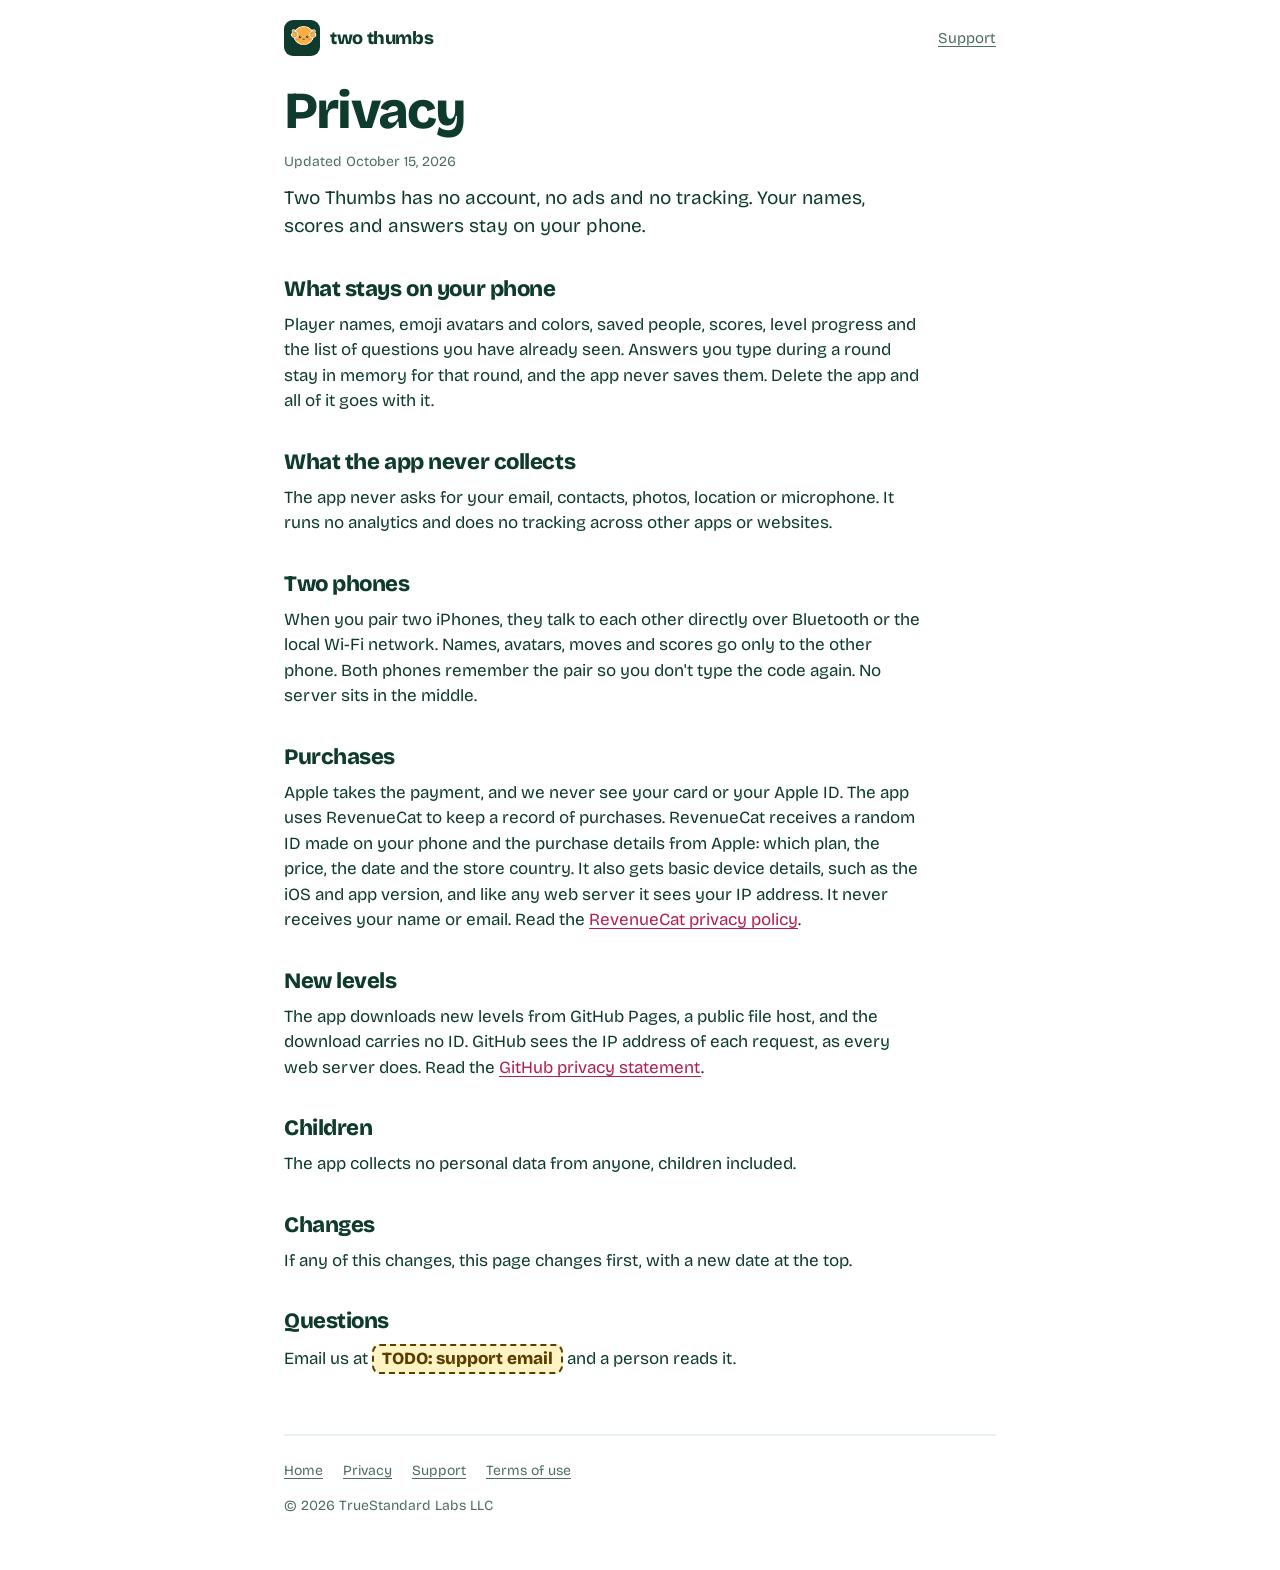
==== privacy.html @ e62f7fd3 "One-page site with privacy, support and terms pages" ====
<!doctype html>
<html lang="en">
<head>
<meta charset="utf-8">
<meta name="viewport" content="width=device-width, initial-scale=1">
<title>Privacy · Two Thumbs</title>
<meta name="description" content="Two Thumbs has no account, no ads and no tracking. Your names, scores and answers stay on your phone.">
<meta name="theme-color" content="#FFFFFF" media="(prefers-color-scheme: light)">
<meta name="theme-color" content="#0F3B2E" media="(prefers-color-scheme: dark)">
<meta property="og:title" content="Privacy · Two Thumbs">
<meta property="og:description" content="Two Thumbs has no account, no ads and no tracking. Your names, scores and answers stay on your phone.">
<meta property="og:image" content="https://recmend.github.io/two-thumbs-site/assets/mascot.png">
<link rel="icon" type="image/png" href="assets/favicon.png">
<link rel="apple-touch-icon" href="assets/apple-touch-icon.png">
<link rel="preload" href="assets/BricolageGrotesque-800.ttf" as="font" type="font/ttf" crossorigin>
<link rel="stylesheet" href="assets/site.css">
</head>
<body>
<a class="skip" href="#main">Skip to content</a>
<div class="wrap">
<header class="top">
  <a class="wordmark" href="./"><img src="assets/icon-120.png" alt="" width="36" height="36">two thumbs</a>
  <nav aria-label="Pages"><a href="support.html">Support</a></nav>
</header>
<main id="main">
<article class="doc">
  <h1>Privacy</h1>
  <p class="updated">Updated October 15, 2026</p>
  <p class="doc-lead">Two Thumbs has no account, no ads and no tracking. Your names, scores and answers stay on your phone.</p>

  <h2>What stays on your phone</h2>
  <p>Player names, emoji avatars and colors, saved people, scores, level progress and the list of questions you have already seen. Answers you type during a round stay in memory for that round, and the app never saves them. Delete the app and all of it goes with it.</p>

  <h2>What the app never collects</h2>
  <p>The app never asks for your email, contacts, photos, location or microphone. It runs no analytics and does no tracking across other apps or websites.</p>

  <h2>Two phones</h2>
  <p>When you pair two iPhones, they talk to each other directly over Bluetooth or the local Wi-Fi network. Names, avatars, moves and scores go only to the other phone. Both phones remember the pair so you don't type the code again. No server sits in the middle.</p>

  <h2>Purchases</h2>
  <p>Apple takes the payment, and we never see your card or your Apple ID. The app uses RevenueCat to keep a record of purchases. RevenueCat receives a random ID made on your phone and the purchase details from Apple: which plan, the price, the date and the store country. It also gets basic device details, such as the iOS and app version, and like any web server it sees your IP address. It never receives your name or email. Read the <a href="https://www.revenuecat.com/privacy/">RevenueCat privacy policy</a>.</p>

  <h2>New levels</h2>
  <p>The app downloads new levels from GitHub Pages, a public file host, and the download carries no ID. GitHub sees the IP address of each request, as every web server does. Read the <a href="https://docs.github.com/en/site-policy/privacy-policies/github-general-privacy-statement">GitHub privacy statement</a>.</p>

  <h2>Children</h2>
  <p>The app collects no personal data from anyone, children included.</p>

  <h2>Changes</h2>
  <p>If any of this changes, this page changes first, with a new date at the top.</p>

  <h2>Questions</h2>
  <p>Email us at <span class="todo" data-todo="support-email">TODO: support email</span> and a person reads it.</p>
</article>
</main>
<footer>
  <nav aria-label="Legal">
    <a href="./">Home</a>
    <a href="privacy.html">Privacy</a>
    <a href="support.html">Support</a>
    <a href="terms.html">Terms of use</a>
  </nav>
  <p>© 2026 TrueStandard Labs LLC</p>
</footer>
</div>
</body>
</html>
---- assets/site.css ----
@font-face {
  font-family: "Bricolage Grotesque";
  src: url("BricolageGrotesque-400.ttf") format("truetype");
  font-weight: 400;
  font-display: swap;
}
@font-face {
  font-family: "Bricolage Grotesque";
  src: url("BricolageGrotesque-800.ttf") format("truetype");
  font-weight: 800;
  font-display: swap;
}

:root {
  color-scheme: light dark;
  --page: #FFFFFF;
  --ink: #0F3B2E;
  --muted: #4F6E62;
  --well: #E7F2EC;
  --card: #FFFFFF;
  --outline: #0F3B2E;
  --shadow: #0F3B2E;
  --hibiscus: #D42B63;
  --mango: #FFB547;
  --on-mango: #0F3B2E;
  --link: #B0204F;
}

@media (prefers-color-scheme: dark) {
  :root {
    --page: #0F3B2E;
    --ink: #FFFFFF;
    --muted: #A9C2B8;
    --well: #164A3A;
    --card: #164A3A;
    --outline: #FFFFFF;
    --shadow: #0A2A20;
    --link: #FFB547;
  }
}

* { box-sizing: border-box; }

html { -webkit-text-size-adjust: 100%; }

body {
  margin: 0;
  background: var(--page);
  color: var(--ink);
  font-family: "Bricolage Grotesque", ui-rounded, system-ui, -apple-system, sans-serif;
  font-size: 1.0625rem;
  line-height: 1.5;
}

a { color: var(--link); text-underline-offset: 3px; }
a:focus-visible, .button:focus-visible {
  outline: 3px solid var(--hibiscus);
  outline-offset: 4px;
}

.skip {
  position: absolute;
  left: -999px;
  top: 8px;
}
.skip:focus { left: 16px; background: var(--page); padding: 8px 12px; z-index: 2; }

.wrap {
  max-width: 760px;
  margin: 0 auto;
  padding: 0 24px;
}

.top {
  display: flex;
  align-items: center;
  justify-content: space-between;
  padding: 20px 0;
}

.wordmark {
  display: inline-flex;
  align-items: center;
  gap: 10px;
  font-weight: 800;
  font-size: 1.125rem;
  letter-spacing: -0.02em;
  color: var(--ink);
  text-decoration: none;
}
.wordmark img { width: 36px; height: 36px; border-radius: 9px; }

.top nav a {
  color: var(--muted);
  font-size: 0.9375rem;
  margin-left: 16px;
}

h1, h2, h3 {
  font-weight: 800;
  margin: 0;
}

.hero {
  display: grid;
  gap: 8px;
  justify-items: center;
  text-align: center;
  padding: 16px 0 48px;
}
.hero img {
  width: min(260px, 70vw);
  height: auto;
}
.hero h1 {
  font-size: clamp(2.5rem, 8vw, 3.75rem);
  line-height: 1;
  letter-spacing: -0.035em;
  max-width: 12ch;
}
.lead {
  font-size: 1.1875rem;
  max-width: 34rem;
  margin: 12px 0 20px;
}
.offline {
  color: var(--muted);
  font-size: 0.8125rem;
  margin: 12px 0 0;
}

.button {
  display: inline-flex;
  align-items: center;
  justify-content: center;
  min-height: 60px;
  padding: 0 28px;
  border-radius: 22px;
  border: 3px solid var(--outline);
  box-shadow: 0 6px 0 var(--shadow);
  background: var(--hibiscus);
  color: #FFFFFF;
  font-weight: 800;
  font-size: 1.1875rem;
  text-decoration: none;
  transition: transform 80ms ease, box-shadow 80ms ease;
}
.button:active { transform: translateY(4px); box-shadow: 0 2px 0 var(--shadow); }

.blocks {
  display: grid;
  gap: 16px;
  padding-bottom: 48px;
}
@media (min-width: 720px) {
  .blocks { grid-template-columns: repeat(3, 1fr); }
}
.block {
  background: var(--well);
  border-radius: 22px;
  padding: 20px;
}
.block h2 {
  font-size: 1.375rem;
  line-height: 1.15;
  letter-spacing: -0.02em;
  margin-bottom: 8px;
}
.block p { margin: 0; }

.pass {
  border: 3px solid var(--outline);
  border-radius: 28px;
  padding: 24px;
  margin-bottom: 48px;
  background: var(--card);
}
.pass h2 {
  font-size: 1.875rem;
  letter-spacing: -0.025em;
  margin-bottom: 8px;
}
.sticker {
  display: inline-block;
  background: var(--mango);
  color: var(--on-mango);
  border: 3px solid var(--outline);
  box-shadow: 0 4px 0 var(--shadow);
  border-radius: 999px;
  padding: 2px 12px;
  font-size: 0.875rem;
  font-weight: 800;
  transform: rotate(-3deg);
  margin-bottom: 12px;
}
.plans {
  list-style: none;
  padding: 0;
  margin: 20px 0;
  display: grid;
  gap: 10px;
}
@media (min-width: 620px) {
  .plans { grid-template-columns: repeat(3, 1fr); }
}
.plans li {
  background: var(--well);
  border-radius: 18px;
  padding: 14px 16px;
}
.plans .name { display: block; font-weight: 800; font-size: 1rem; }
.plans .price { display: block; font-weight: 800; font-size: 1.75rem; letter-spacing: -0.03em; }
.plans .note { display: block; color: var(--muted); font-size: 0.875rem; }
.fine { color: var(--muted); font-size: 0.875rem; margin: 0; }

.signoff {
  text-align: center;
  font-weight: 800;
  font-size: clamp(1.75rem, 6vw, 2.5rem);
  letter-spacing: -0.03em;
  margin: 0 0 48px;
}

.doc { padding: 8px 0 48px; }
.doc h1 {
  font-size: clamp(2.25rem, 7vw, 3.25rem);
  letter-spacing: -0.035em;
  line-height: 1.05;
  margin-bottom: 12px;
}
.doc h2 {
  font-size: 1.375rem;
  letter-spacing: -0.02em;
  margin: 32px 0 6px;
}
.doc p { margin: 0 0 12px; max-width: 40rem; }
.doc .updated { color: var(--muted); font-size: 0.875rem; }
.doc .doc-lead { font-size: 1.1875rem; }

.todo {
  display: inline-block;
  background: #FFF3C4;
  color: #5A3E00;
  border: 2px dashed #5A3E00;
  border-radius: 8px;
  padding: 0 8px;
  font-weight: 800;
}

footer {
  border-top: 2px solid var(--well);
  padding: 24px 0 40px;
  color: var(--muted);
  font-size: 0.875rem;
}
footer nav { display: flex; flex-wrap: wrap; gap: 8px 20px; margin-bottom: 8px; }
footer a { color: var(--muted); }

@media (prefers-reduced-motion: reduce) {
  .button { transition: none; }
}
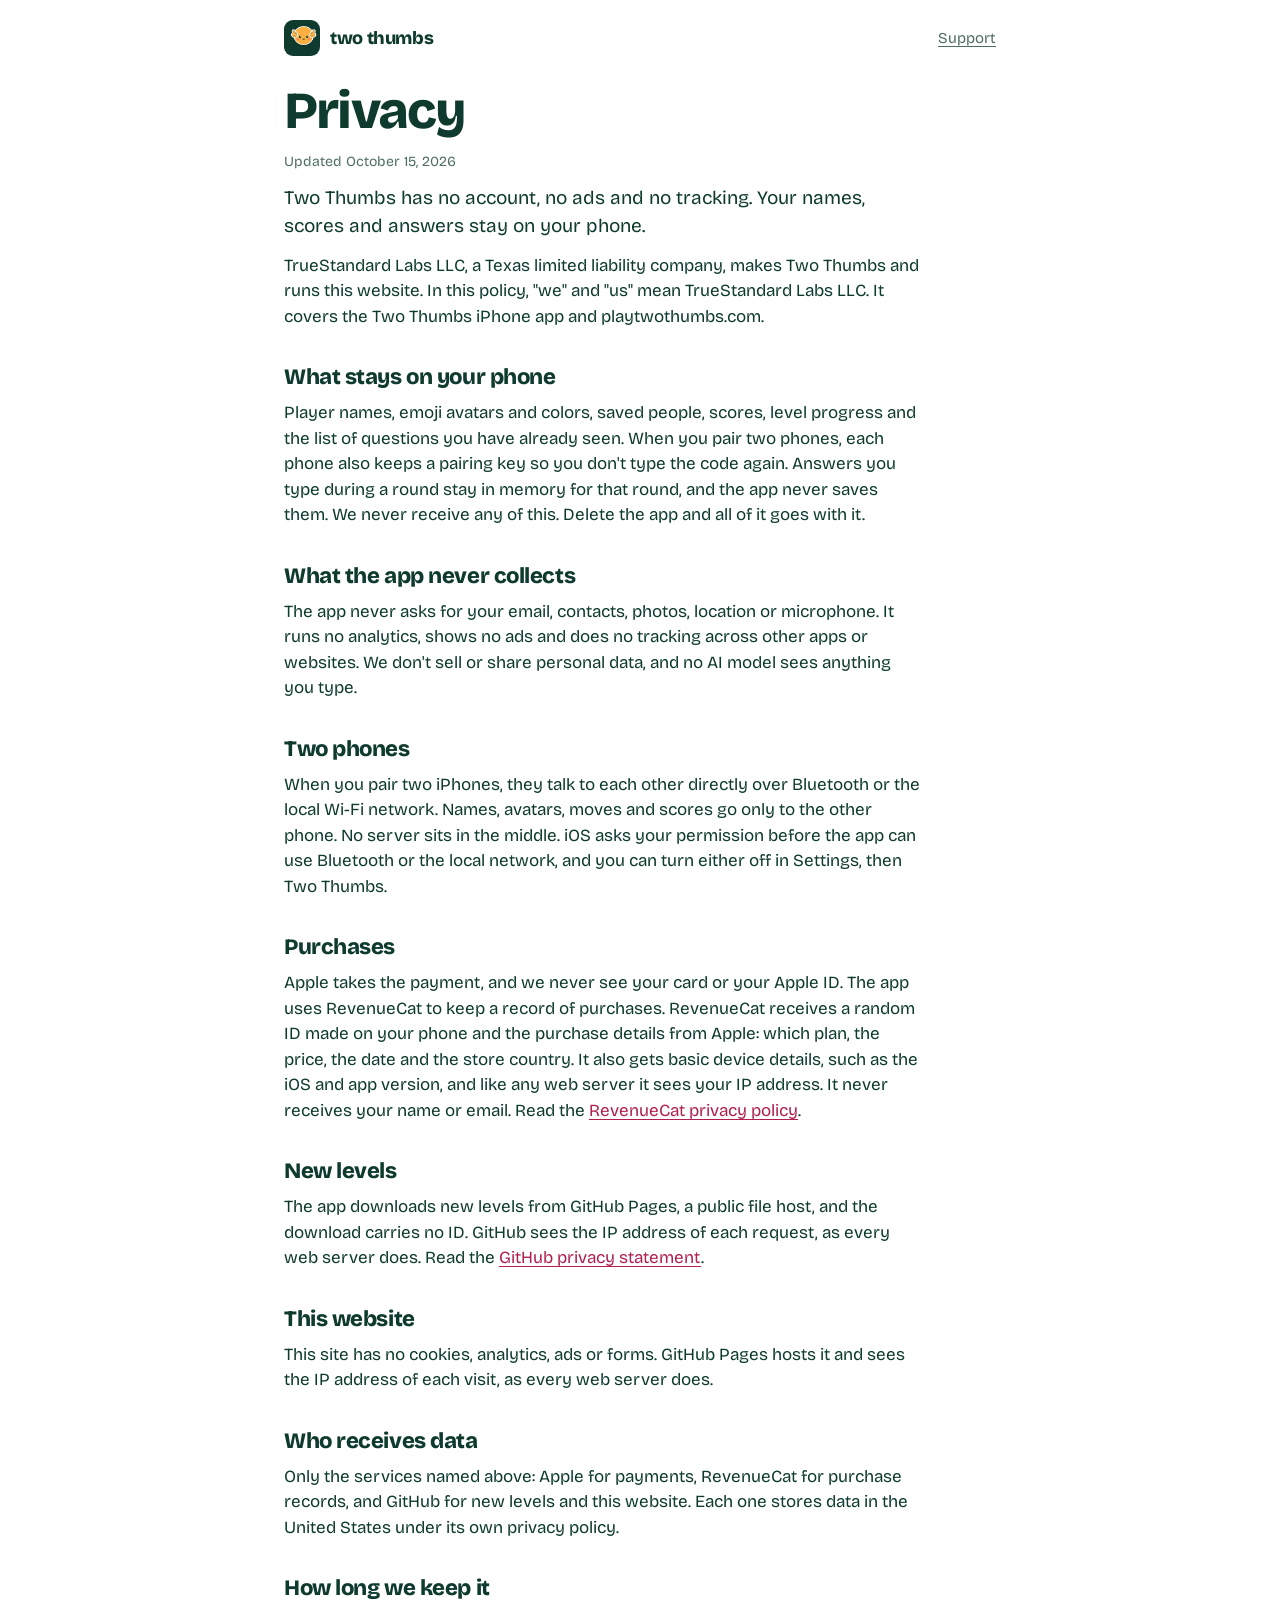
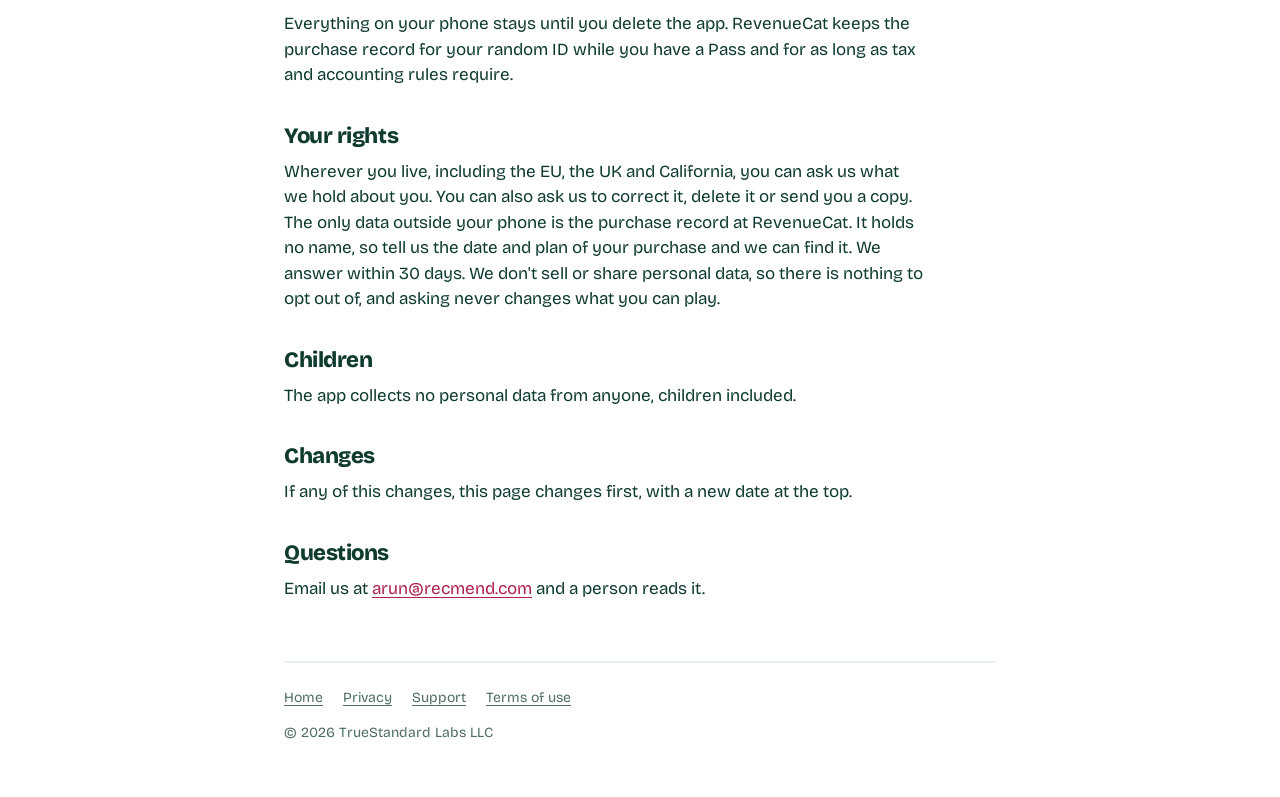
==== commit e06e787a: "Landing page for couples and best friends, real game art, legal pages through legal-pages, support e" ====
--- a/privacy.html
+++ b/privacy.html
@@ -5,11 +5,12 @@
 <meta name="viewport" content="width=device-width, initial-scale=1">
 <title>Privacy · Two Thumbs</title>
 <meta name="description" content="Two Thumbs has no account, no ads and no tracking. Your names, scores and answers stay on your phone.">
+<link rel="canonical" href="https://playtwothumbs.com/privacy.html">
 <meta name="theme-color" content="#FFFFFF" media="(prefers-color-scheme: light)">
 <meta name="theme-color" content="#0F3B2E" media="(prefers-color-scheme: dark)">
 <meta property="og:title" content="Privacy · Two Thumbs">
 <meta property="og:description" content="Two Thumbs has no account, no ads and no tracking. Your names, scores and answers stay on your phone.">
-<meta property="og:image" content="https://recmend.github.io/two-thumbs-site/assets/mascot.png">
+<meta property="og:image" content="https://playtwothumbs.com/assets/mascot.png">
 <link rel="icon" type="image/png" href="assets/favicon.png">
 <link rel="apple-touch-icon" href="assets/apple-touch-icon.png">
 <link rel="preload" href="assets/BricolageGrotesque-800.ttf" as="font" type="font/ttf" crossorigin>
@@ -27,21 +28,34 @@
   <h1>Privacy</h1>
   <p class="updated">Updated October 15, 2026</p>
   <p class="doc-lead">Two Thumbs has no account, no ads and no tracking. Your names, scores and answers stay on your phone.</p>
+  <p>TrueStandard Labs LLC, a Texas limited liability company, makes Two Thumbs and runs this website. In this policy, "we" and "us" mean TrueStandard Labs LLC. It covers the Two Thumbs iPhone app and playtwothumbs.com.</p>
 
   <h2>What stays on your phone</h2>
-  <p>Player names, emoji avatars and colors, saved people, scores, level progress and the list of questions you have already seen. Answers you type during a round stay in memory for that round, and the app never saves them. Delete the app and all of it goes with it.</p>
+  <p>Player names, emoji avatars and colors, saved people, scores, level progress and the list of questions you have already seen. When you pair two phones, each phone also keeps a pairing key so you don't type the code again. Answers you type during a round stay in memory for that round, and the app never saves them. We never receive any of this. Delete the app and all of it goes with it.</p>
 
   <h2>What the app never collects</h2>
-  <p>The app never asks for your email, contacts, photos, location or microphone. It runs no analytics and does no tracking across other apps or websites.</p>
+  <p>The app never asks for your email, contacts, photos, location or microphone. It runs no analytics, shows no ads and does no tracking across other apps or websites. We don't sell or share personal data, and no AI model sees anything you type.</p>
 
   <h2>Two phones</h2>
-  <p>When you pair two iPhones, they talk to each other directly over Bluetooth or the local Wi-Fi network. Names, avatars, moves and scores go only to the other phone. Both phones remember the pair so you don't type the code again. No server sits in the middle.</p>
+  <p>When you pair two iPhones, they talk to each other directly over Bluetooth or the local Wi-Fi network. Names, avatars, moves and scores go only to the other phone. No server sits in the middle. iOS asks your permission before the app can use Bluetooth or the local network, and you can turn either off in Settings, then Two Thumbs.</p>
 
   <h2>Purchases</h2>
   <p>Apple takes the payment, and we never see your card or your Apple ID. The app uses RevenueCat to keep a record of purchases. RevenueCat receives a random ID made on your phone and the purchase details from Apple: which plan, the price, the date and the store country. It also gets basic device details, such as the iOS and app version, and like any web server it sees your IP address. It never receives your name or email. Read the <a href="https://www.revenuecat.com/privacy/">RevenueCat privacy policy</a>.</p>
 
   <h2>New levels</h2>
   <p>The app downloads new levels from GitHub Pages, a public file host, and the download carries no ID. GitHub sees the IP address of each request, as every web server does. Read the <a href="https://docs.github.com/en/site-policy/privacy-policies/github-general-privacy-statement">GitHub privacy statement</a>.</p>
+
+  <h2>This website</h2>
+  <p>This site has no cookies, analytics, ads or forms. GitHub Pages hosts it and sees the IP address of each visit, as every web server does.</p>
+
+  <h2>Who receives data</h2>
+  <p>Only the services named above: Apple for payments, RevenueCat for purchase records, and GitHub for new levels and this website. Each one stores data in the United States under its own privacy policy.</p>
+
+  <h2>How long we keep it</h2>
+  <p>Everything on your phone stays until you delete the app. RevenueCat keeps the purchase record for your random ID while you have a Pass and for as long as tax and accounting rules require.</p>
+
+  <h2>Your rights</h2>
+  <p>Wherever you live, including the EU, the UK and California, you can ask us what we hold about you. You can also ask us to correct it, delete it or send you a copy. The only data outside your phone is the purchase record at RevenueCat. It holds no name, so tell us the date and plan of your purchase and we can find it. We answer within 30 days. We don't sell or share personal data, so there is nothing to opt out of, and asking never changes what you can play.</p>
 
   <h2>Children</h2>
   <p>The app collects no personal data from anyone, children included.</p>
@@ -50,7 +64,7 @@
   <p>If any of this changes, this page changes first, with a new date at the top.</p>
 
   <h2>Questions</h2>
-  <p>Email us at <span class="todo" data-todo="support-email">TODO: support email</span> and a person reads it.</p>
+  <p>Email us at <a href="mailto:arun@recmend.com">arun@recmend.com</a> and a person reads it.</p>
 </article>
 </main>
 <footer>
--- a/assets/site.css
+++ b/assets/site.css
@@ -123,7 +123,7 @@
   max-width: 34rem;
   margin: 12px 0 20px;
 }
-.offline {
+.facts {
   color: var(--muted);
   font-size: 0.8125rem;
   margin: 12px 0 0;
@@ -150,10 +150,10 @@
 .blocks {
   display: grid;
   gap: 16px;
-  padding-bottom: 48px;
+  padding-bottom: 56px;
 }
 @media (min-width: 720px) {
-  .blocks { grid-template-columns: repeat(3, 1fr); }
+  .blocks { grid-template-columns: repeat(2, 1fr); }
 }
 .block {
   background: var(--well);
@@ -216,9 +216,10 @@
 .signoff {
   text-align: center;
   font-weight: 800;
-  font-size: clamp(1.75rem, 6vw, 2.5rem);
-  letter-spacing: -0.03em;
-  margin: 0 0 48px;
+  font-size: clamp(2rem, 7vw, 3rem);
+  line-height: 1.05;
+  letter-spacing: -0.035em;
+  margin: 0 0 20px;
 }
 
 .doc { padding: 8px 0 48px; }
@@ -256,6 +257,152 @@
 footer nav { display: flex; flex-wrap: wrap; gap: 8px 20px; margin-bottom: 8px; }
 footer a { color: var(--muted); }
 
+.top nav { display: flex; flex-wrap: wrap; justify-content: flex-end; gap: 4px 16px; }
+.top nav a { margin-left: 0; }
+
+.eyebrow {
+  margin: 8px 0 0;
+  color: var(--muted);
+  font-size: 0.875rem;
+  font-weight: 800;
+  letter-spacing: 0.06em;
+  text-transform: uppercase;
+}
+
+.section-title {
+  font-size: clamp(2rem, 7vw, 2.75rem);
+  line-height: 1.05;
+  letter-spacing: -0.035em;
+  margin-bottom: 20px;
+}
+section h3 {
+  font-size: 1.125rem;
+  letter-spacing: -0.01em;
+}
+
+.enemy {
+  text-align: center;
+  padding: 8px 0 56px;
+}
+.enemy h2 {
+  font-size: clamp(2rem, 7vw, 2.75rem);
+  line-height: 1.05;
+  letter-spacing: -0.035em;
+  max-width: 14ch;
+  margin: 0 auto 12px;
+}
+.enemy p { max-width: 32rem; margin: 0 auto; font-size: 1.1875rem; }
+
+.pairs { padding-bottom: 56px; }
+.pair-grid { display: grid; gap: 16px; }
+@media (min-width: 720px) {
+  .pair-grid { grid-template-columns: 1fr 1fr; }
+}
+.pair {
+  border: 3px solid var(--outline);
+  border-radius: 28px;
+  padding: 22px 20px 20px;
+  background: var(--card);
+}
+.pair .sticker { font-size: 1rem; padding: 4px 14px; }
+.sticker-pink { background: var(--hibiscus); color: #FFFFFF; }
+.pair-lead { font-weight: 800; font-size: 1.1875rem; line-height: 1.3; margin: 0 0 14px; }
+.pair-games { list-style: none; margin: 0; padding: 0; display: grid; gap: 14px; }
+.pair-games li { display: grid; grid-template-columns: 56px 1fr; gap: 12px; align-items: center; }
+.pair-games img { width: 56px; height: 56px; object-fit: contain; }
+.pair-games b { font-weight: 800; }
+
+.shelf { padding-bottom: 56px; }
+.shelf h3 { margin: 20px 0 10px; color: var(--muted); font-size: 0.875rem; letter-spacing: 0.06em; text-transform: uppercase; }
+.shelf h3:first-of-type { margin-top: 0; }
+.tiles {
+  list-style: none;
+  margin: 0;
+  padding: 0;
+  display: grid;
+  grid-template-columns: repeat(auto-fill, minmax(150px, 1fr));
+  gap: 10px;
+}
+.tiles li {
+  display: grid;
+  justify-items: center;
+  gap: 6px;
+  background: var(--well);
+  border-radius: 18px;
+  padding: 12px 6px 10px;
+  text-align: center;
+  font-size: 0.875rem;
+  font-weight: 800;
+  line-height: 1.15;
+}
+.tiles img { width: 56px; height: 56px; object-fit: contain; }
+
+.fit { padding-bottom: 56px; }
+.fit-grid { display: grid; gap: 16px; }
+@media (min-width: 720px) {
+  .fit-grid { grid-template-columns: 1fr 1fr; }
+}
+.fit-col { background: var(--well); border-radius: 22px; padding: 20px; }
+.fit-col h3 { margin-bottom: 10px; }
+.fit-col ul { list-style: none; margin: 0; padding: 0; display: grid; gap: 10px; }
+.fit-col li { position: relative; padding-left: 30px; }
+.fit-col li::before {
+  position: absolute;
+  left: 0;
+  top: 1px;
+  width: 22px;
+  height: 22px;
+  border-radius: 999px;
+  display: grid;
+  place-items: center;
+  font-size: 0.8125rem;
+  font-weight: 800;
+}
+.fit-yes li::before { content: "✓"; background: var(--mango); color: var(--on-mango); }
+.fit-no li::before { content: "✕"; background: var(--ink); color: var(--page); }
+
+.faq { padding-bottom: 56px; }
+.faq details {
+  border-bottom: 2px solid var(--well);
+  padding: 4px 0;
+}
+.faq summary {
+  cursor: pointer;
+  font-weight: 800;
+  font-size: 1.125rem;
+  padding: 12px 32px 12px 0;
+  list-style: none;
+  position: relative;
+}
+.faq summary::-webkit-details-marker { display: none; }
+.faq summary::after {
+  content: "+";
+  position: absolute;
+  right: 4px;
+  top: 8px;
+  font-size: 1.5rem;
+  line-height: 1.2;
+}
+.faq details[open] summary::after { content: "−"; }
+.faq summary:focus-visible { outline: 3px solid var(--hibiscus); outline-offset: 2px; border-radius: 6px; }
+.faq details p { margin: 0 0 14px; max-width: 40rem; }
+
+.close { display: grid; justify-items: center; padding: 8px 0 56px; }
+
 @media (prefers-reduced-motion: reduce) {
   .button { transition: none; }
 }
+
+@media (max-width: 420px) {
+  .top nav .nav-jump { display: none; }
+}
+.pair-games li { align-items: start; }
+.pair-note { margin: 16px 0 0; color: var(--muted); font-size: 0.9375rem; }
+.section-lead { margin: -8px 0 20px; font-size: 1.0625rem; color: var(--muted); }
+.close-note { margin: 0 0 20px; text-align: center; color: var(--muted); max-width: 30rem; }
+
+.tiles .tile-name { display: block; }
+.tiles .tile-blurb { display: block; font-weight: 400; color: var(--muted); font-size: 0.8125rem; line-height: 1.25; }
+.inline-cta { margin: 20px 0 0; text-align: center; font-weight: 800; font-size: 1.0625rem; }
+.inline-cta a { color: var(--link); }
+.inline-cta a::after { content: " →"; }
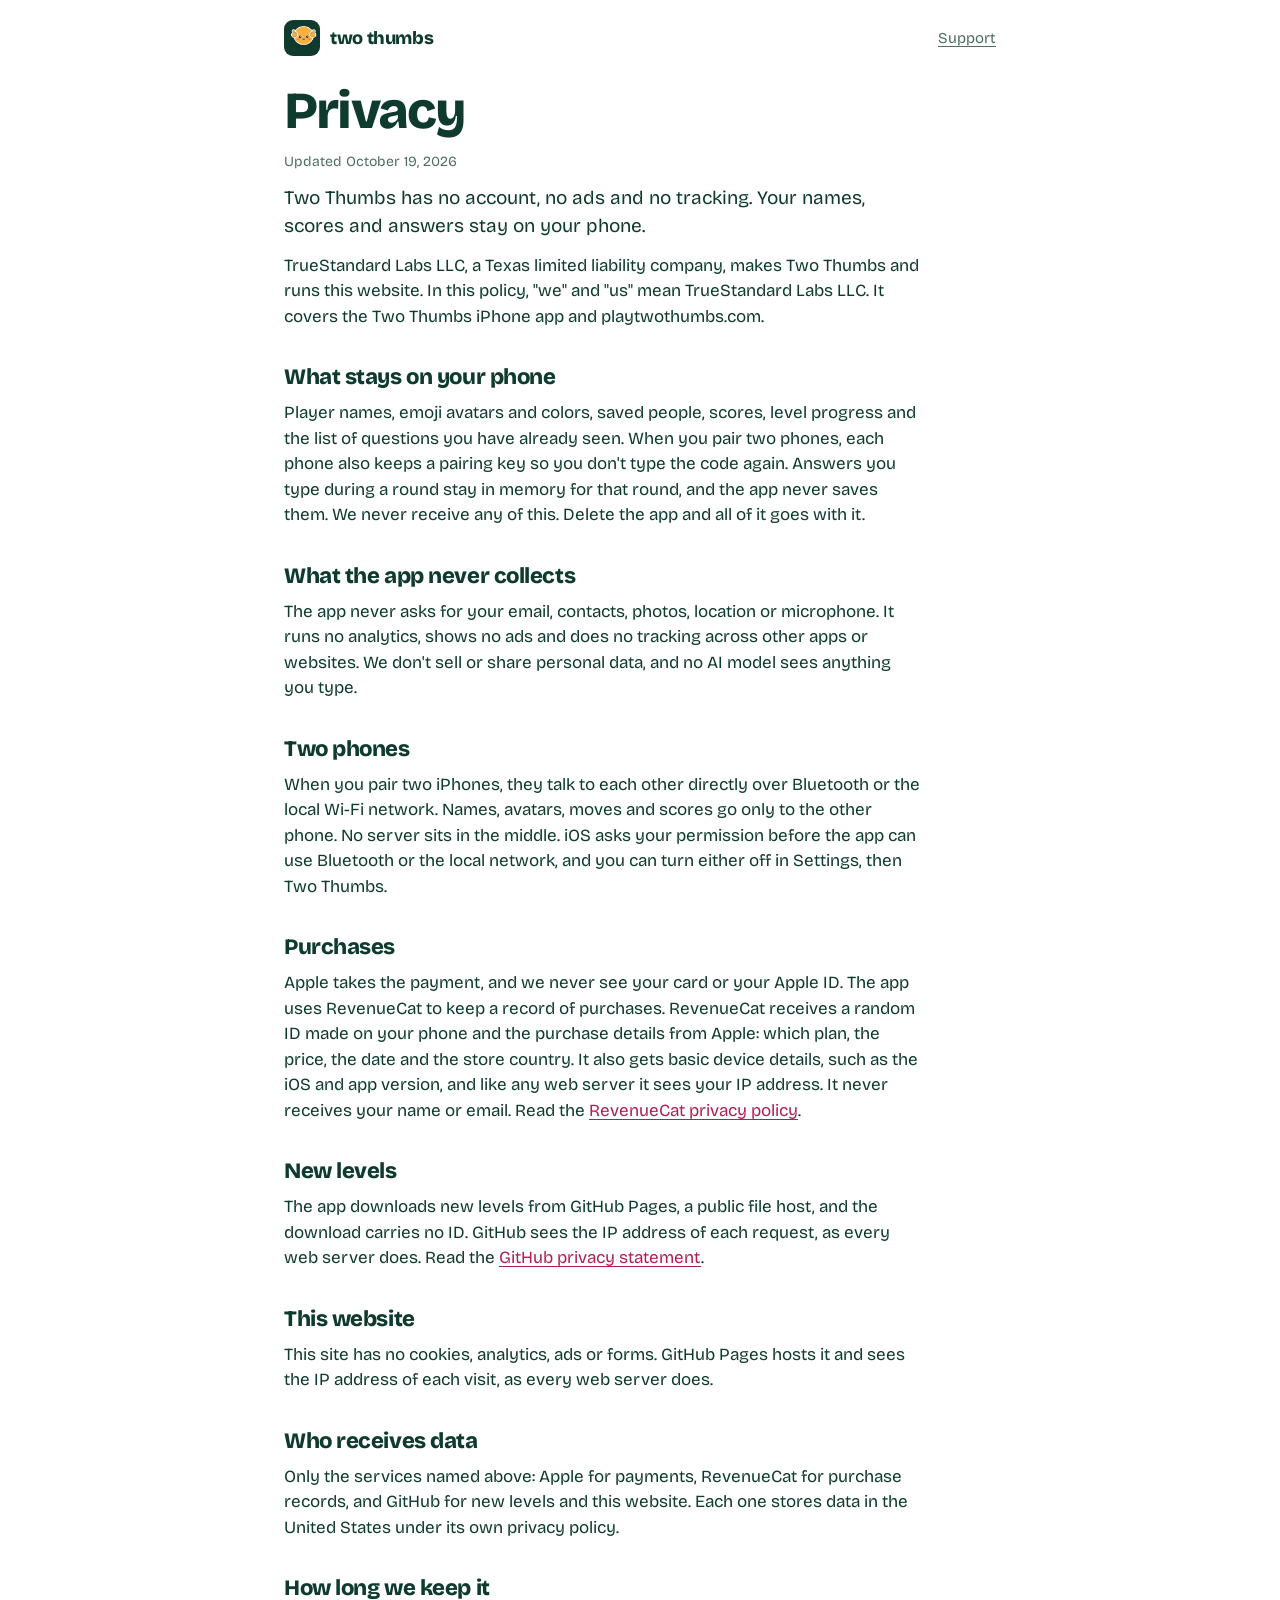
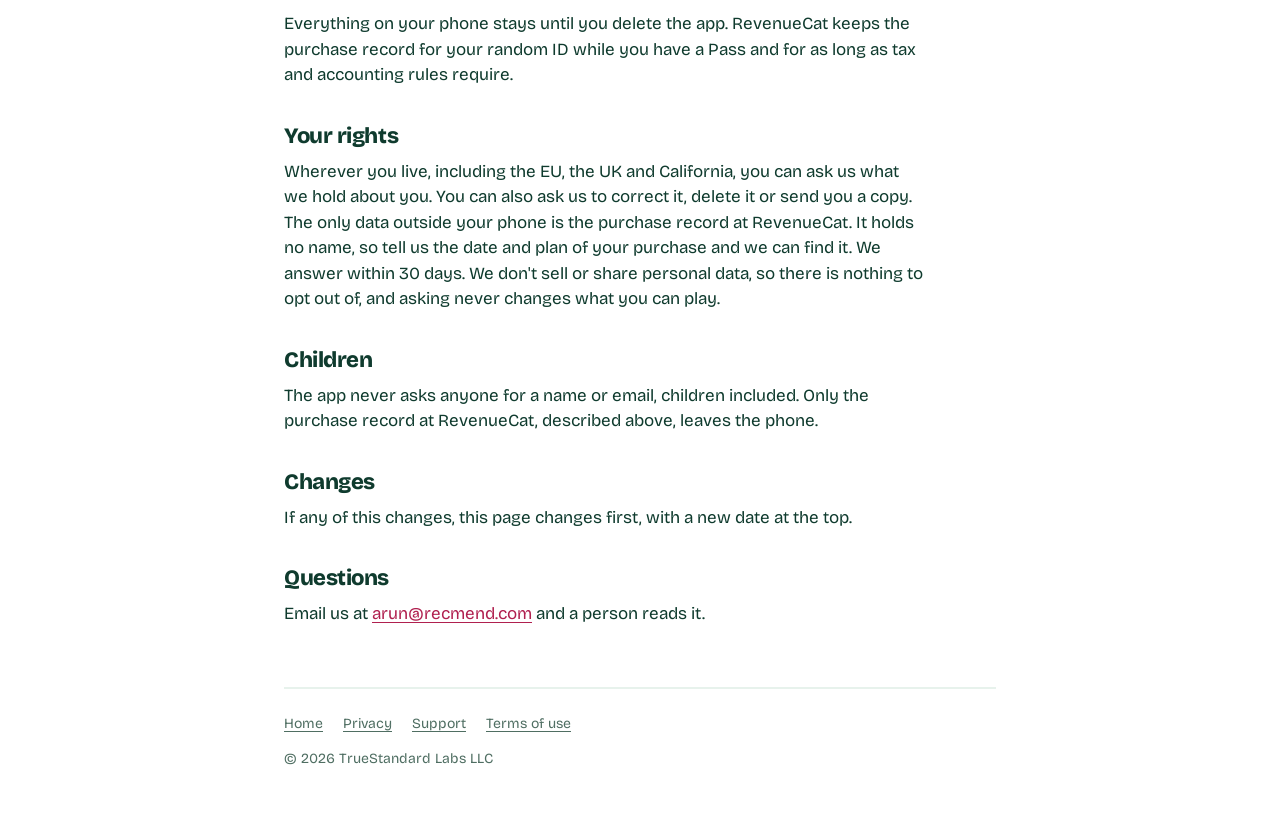
==== commit 0d1c7e32: "Privacy: the purchase record at RevenueCat is the one thing that leaves the phone; updated October 1" ====
--- a/privacy.html
+++ b/privacy.html
@@ -26,7 +26,7 @@
 <main id="main">
 <article class="doc">
   <h1>Privacy</h1>
-  <p class="updated">Updated October 15, 2026</p>
+  <p class="updated">Updated October 19, 2026</p>
   <p class="doc-lead">Two Thumbs has no account, no ads and no tracking. Your names, scores and answers stay on your phone.</p>
   <p>TrueStandard Labs LLC, a Texas limited liability company, makes Two Thumbs and runs this website. In this policy, "we" and "us" mean TrueStandard Labs LLC. It covers the Two Thumbs iPhone app and playtwothumbs.com.</p>
 
@@ -58,7 +58,7 @@
   <p>Wherever you live, including the EU, the UK and California, you can ask us what we hold about you. You can also ask us to correct it, delete it or send you a copy. The only data outside your phone is the purchase record at RevenueCat. It holds no name, so tell us the date and plan of your purchase and we can find it. We answer within 30 days. We don't sell or share personal data, so there is nothing to opt out of, and asking never changes what you can play.</p>
 
   <h2>Children</h2>
-  <p>The app collects no personal data from anyone, children included.</p>
+  <p>The app never asks anyone for a name or email, children included. Only the purchase record at RevenueCat, described above, leaves the phone.</p>
 
   <h2>Changes</h2>
   <p>If any of this changes, this page changes first, with a new date at the top.</p>
